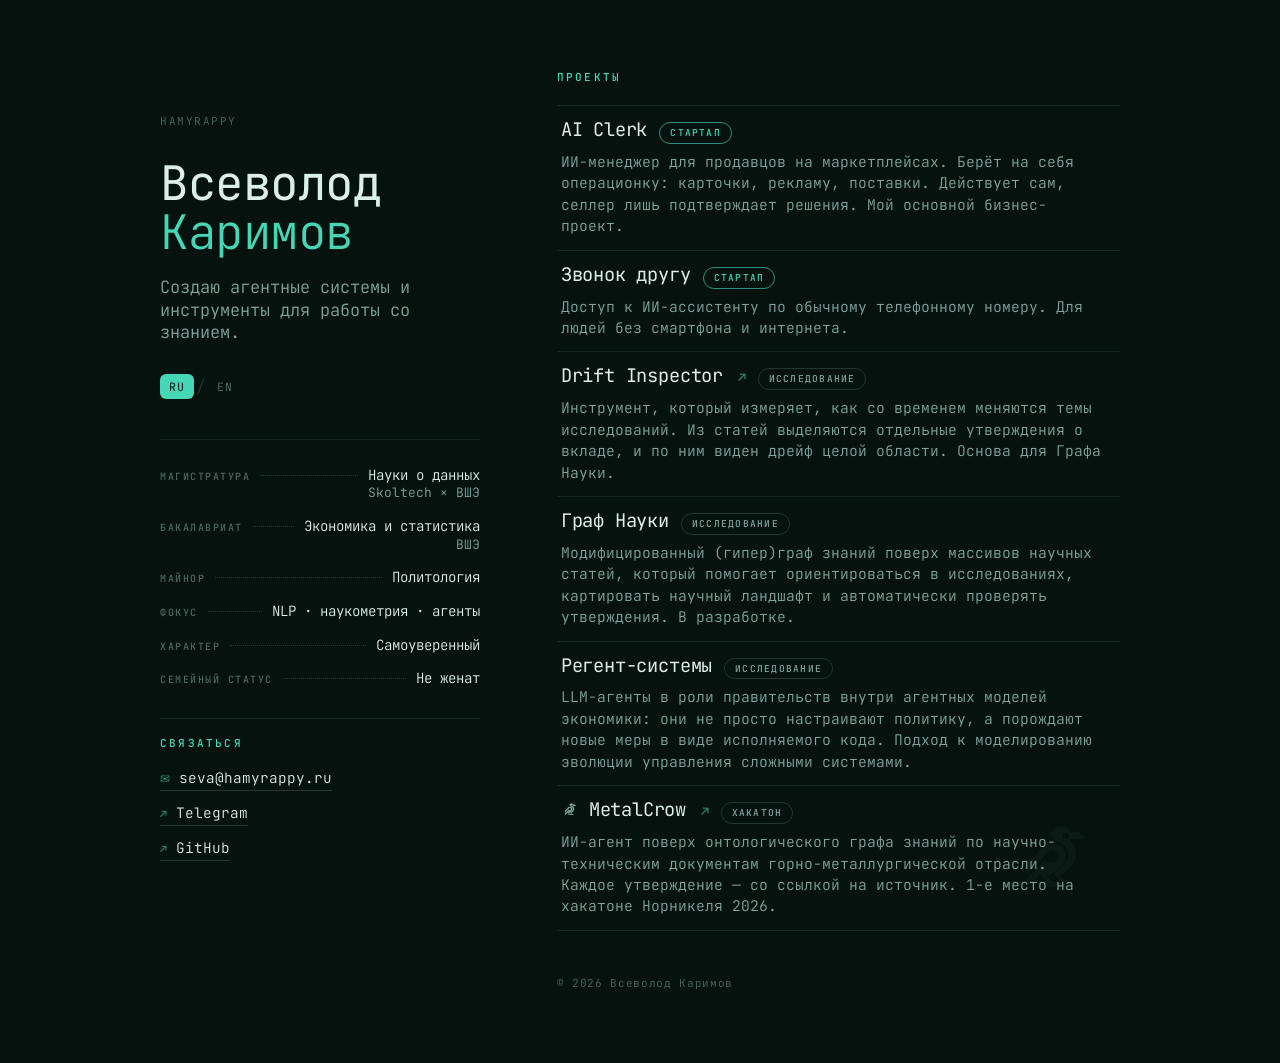
==== index.html @ 055e4c7f "Add raven silhouette to MetalCrow project entry (icon + watermark) Raven SVG extracted from the Meta" ====
<!DOCTYPE html>
<html lang="ru">
<head>
<meta charset="UTF-8">
<meta name="viewport" content="width=device-width, initial-scale=1.0">
<title>Всеволод Каримов</title>
<meta name="description" content="Всеволод Каримов — агентные системы, наукометрия, институциональный дизайн.">
<link rel="preconnect" href="https://fonts.googleapis.com">
<link rel="preconnect" href="https://fonts.gstatic.com" crossorigin>
<link href="https://fonts.googleapis.com/css2?family=Newsreader:ital,opsz,wght@0,6..72,300;0,6..72,400;0,6..72,500;1,6..72,300;1,6..72,400;1,6..72,500&family=JetBrains+Mono:ital,wght@0,400;0,500;1,400&family=Hanken+Grotesk:ital,wght@0,300;0,400;0,500;1,300;1,400&display=swap" rel="stylesheet">
<style>
  :root {
    /* atmosphere: colour world (default = Midnight) */
    /* colour world — locked to Aqua · Seafoam */
    --bg:        #06120e;
    --bg-2:      #0d1d18;
    --ink:       #dbefe9;
    --muted:     #7ea89e;
    --faint:     #4b6962;
    --accent:    #45d6b6;
    --accent-dim:#2a9078;
    --line:      #172925;
    --line-2:    #233732;
    --accent-glow: .72;

    /* voice — locked to Mono */
    --font-body:    'JetBrains Mono', ui-monospace, monospace;
    --font-display: 'JetBrains Mono', ui-monospace, monospace;
    --voice-fs-mul: .9;
    --display-track: -0.03em;

    /* tempo — locked to Tight */
    --lh:     1.46;
    --gap:    34px;
    --li-pad: 13px;
    --pad-top: clamp(44px, 7vh, 72px);
  }
  * { box-sizing: border-box; margin: 0; padding: 0; }
  html { -webkit-text-size-adjust: 100%; font-size: calc(16px * var(--voice-fs-mul)); }
  body {
    background: var(--bg);
    color: var(--ink);
    font-family: var(--font-body);
    font-size: 1.125rem; font-weight: 300; line-height: var(--lh);
    -webkit-font-smoothing: antialiased; text-rendering: optimizeLegibility;
    transition: background .5s ease, color .5s ease;
  }
  ::selection { background: var(--accent); color: var(--bg); }
  a { color: inherit; text-decoration: none; }
  .sr-only { position:absolute; width:1px; height:1px; padding:0; margin:-1px; overflow:hidden; clip:rect(0,0,0,0); border:0; }
  .mono { font-family: 'JetBrains Mono', ui-monospace, monospace; }

  .label {
    font-family: 'JetBrains Mono', monospace; font-size: 11px; font-weight: 500;
    letter-spacing: .2em; text-transform: uppercase; color: var(--accent);
  }

  /* ===== shell: editorial two-column ===== */
  .page {
    max-width: 1080px; margin: 0 auto;
    padding: var(--pad-top) clamp(24px, 5vw, 60px) 72px;
    display: grid; grid-template-columns: 320px 1fr; gap: clamp(48px, 6vw, 92px);
    align-items: start;
  }

  /* ---- left rail ---- */
  .rail { position: sticky; top: clamp(64px, 12vh, 112px); }
  .monogram {
    display: inline-flex; align-items: center; gap: 9px; margin-bottom: 30px;
    font-family:'JetBrains Mono',monospace; font-size: 11px; letter-spacing: .14em;
    text-transform: uppercase; color: var(--faint);
  }
  .monogram .dot { width: 8px; height: 8px; border-radius: 50%; background: var(--accent); box-shadow: 0 0 12px color-mix(in oklch, var(--accent) calc(var(--accent-glow) * 100%), transparent); }
  h1 {
    font-family: var(--font-display);
    font-weight: 400; font-size: clamp(2.4rem, 4.6vw, 3.3rem);
    line-height: 1.04; letter-spacing: var(--display-track); margin-bottom: 18px;
  }
  h1 .it { display: block; font-style: normal; font-weight: 300; color: var(--accent); }
  .tagline {
    font-style: normal; font-weight: 300; font-size: 1.18rem; line-height: calc(var(--lh) - 0.12);
    color: var(--muted); max-width: 30ch; margin-bottom: 30px;
  }

  .lang { display: inline-flex; align-items: center; gap: 2px; margin-bottom: 40px; }
  .lang button {
    background: none; border: none; cursor: pointer; padding: 5px 9px;
    font-family:'JetBrains Mono',monospace; font-size: 11.5px; letter-spacing: .08em;
    color: var(--faint); border-radius: 6px; transition: color .18s, background .18s;
  }
  .lang button.active { color: var(--bg); background: var(--accent); }
  .lang button:not(.active):hover { color: var(--ink); }
  .lang .sep { color: var(--line-2); }

  .contact { padding-top: 16px; border-top: 1px solid var(--line); }
  .contact .label { display: block; margin-bottom: 16px; }
  .contact-list { display: flex; flex-direction: column; gap: 11px; }
  .contact-list a {
    width: fit-content; font-size: 1rem; color: var(--ink);
    display: inline-flex; align-items: baseline; gap: 9px;
    border-bottom: 1px solid var(--line-2); padding-bottom: 2px;
    transition: color .18s, border-color .18s;
  }
  .contact-list a .ar { font-family:'JetBrains Mono',monospace; font-size: .8em; color: var(--accent-dim); transition: transform .18s, color .18s; }
  .contact-list a:hover { color: var(--accent); border-color: var(--accent); }
  .contact-list a:hover .ar { color: var(--accent); transform: translate(2px,-2px); }

  /* ---- right content ---- */
  .content { max-width: 600px; padding-top: 6px; }
  section { margin-bottom: var(--gap); }
  section:last-of-type { margin-bottom: 0; }
  .content .label { display: block; margin-bottom: 20px; }

  /* ---- spec sheet (left rail) ---- */
  .spec { display: flex; flex-direction: column; gap: 15px; padding-top: 26px; margin-bottom: 30px; border-top: 1px solid var(--line); }
  .row { display: flex; align-items: baseline; gap: 10px; }
  .row .k {
    font-family:'JetBrains Mono',monospace; font-size: 10px; font-weight: 500;
    letter-spacing: .15em; text-transform: uppercase; color: var(--faint); white-space: nowrap;
  }
  .row .ldr { flex: 1 1 14px; min-width: 14px; border-bottom: 1px dotted var(--line-2); transform: translateY(-4px); }
  .row .v { font-size: .98rem; color: var(--ink); text-align: right; line-height: 1.3; }
  .row .v .sub { display: block; color: var(--muted); font-size: .9rem; margin-top: 1px; }
  .quip { margin-top: 24px; font-style: italic; color: var(--faint); font-size: 1rem; line-height: 1.4; }

  .projects { list-style: none; border-top: 1px solid var(--line); }
  .projects li { padding: var(--li-pad) 4px; border-bottom: 1px solid var(--line); position: relative; transition: background .3s, padding .35s ease; }
  .projects li::before {
    content:''; position:absolute; left:-4px; top:0; bottom:0; width: 2px; background: var(--accent);
    transform: scaleY(0); transform-origin: top; transition: transform .35s cubic-bezier(.2,.7,.2,1);
  }
  .projects li:hover { background: linear-gradient(90deg, var(--bg-2), transparent 75%); }
  .projects li:hover::before { transform: scaleY(1); }
  .phead { display: flex; align-items: baseline; gap: 12px; margin-bottom: 7px; flex-wrap: wrap; }
  .phead .name { font-family: var(--font-display); font-size: 1.3rem; font-weight: 400; letter-spacing: -0.01em; line-height: 1.15; }
  .phead .name .it { font-style: italic; }
  .phead .name a { color: inherit; transition: color .18s; }
  .phead .name a:hover { color: var(--accent); }
  .phead .name a .arr {
    font-family:'JetBrains Mono',monospace; font-size: .72em; color: var(--accent-dim);
    margin-left: 4px; display: inline-block; transition: transform .18s, color .18s;
  }
  .phead .name a:hover .arr { color: var(--accent); transform: translate(2px,-2px); }
  .phead .tag {
    font-family:'JetBrains Mono',monospace; font-size: 9.5px; font-weight: 500; letter-spacing: .13em;
    text-transform: uppercase; color: var(--muted); border: 1px solid var(--line-2);
    border-radius: 100px; padding: 3px 10px; white-space: nowrap;
  }
  .phead .tag.startup { color: var(--accent); border-color: var(--accent-dim); }
  .desc { color: var(--muted); font-size: 1.02rem; font-weight: 300; line-height: var(--lh); max-width: 60ch; }


  /* project icons (raven for MetalCrow) */
  .raven { display: inline-block; pointer-events: none; }
  .raven-name { width: 19px; height: 19px; margin-right: 9px; vertical-align: -3px; color: var(--muted); transition: color .3s; }
  .projects li:hover .raven-name { color: var(--accent); }
  .raven-mark {
    position: absolute; right: 14px; top: 50%; transform: translateY(-50%);
    width: 100px; height: 100px; max-height: 92%;
    color: var(--muted); opacity: .06; transition: opacity .3s, color .3s;
  }
  .projects li:hover .raven-mark { opacity: .14; color: var(--accent); }

  footer { margin-top: 44px; font-family:'JetBrains Mono',monospace; font-size: 11px; letter-spacing: .06em; color: var(--faint); }

  /* i18n */
  html[lang="ru"] .i18n--en, html[lang="en"] .i18n--ru { display: none !important; }

  @media (max-width: 860px) {
    .page { grid-template-columns: 1fr; gap: 0; padding: 64px 28px 72px; max-width: 620px; }
    .rail { position: static; margin-bottom: 52px; }
    .content { max-width: none; }
  }
  @media (max-width: 460px) {
    html { font-size: calc(15px * var(--voice-fs-mul)); }
    .page { padding: 52px 22px 60px; }
    h1 { font-size: 2.2rem; }
  }
</style>
</head>
<body>
  <div class="page">
    <aside class="rail">
      <div class="monogram fade">HAMYRAPPY</div>
      <h1 class="fade d1">
        <span class="i18n--ru">Всеволод <span class="it">Каримов</span></span>
        <span class="i18n--en">Vsevolod <span class="it">Karimov</span></span>
      </h1>
      <p class="tagline fade d2">
        <span class="i18n--ru">Создаю агентные системы и инструменты для работы со знанием.</span>
        <span class="i18n--en">I build agentic systems and tools for working with knowledge.</span>
      </p>

      <nav class="lang fade d3" aria-label="Язык / Language">
        <button id="btn-ru" class="active" onclick="setLang('ru')">RU</button>
        <span class="sep" aria-hidden="true">/</span>
        <button id="btn-en" onclick="setLang('en')">EN</button>
      </nav>

      <div class="spec fade d3">
        <div class="row">
          <span class="k"><span class="i18n--ru">Магистратура</span><span class="i18n--en">MSc</span></span>
          <span class="ldr" aria-hidden="true"></span>
          <span class="v"><span class="i18n--ru">Науки о данных<span class="sub">Skoltech × ВШЭ</span></span><span class="i18n--en">Data Science<span class="sub">Skoltech × HSE</span></span></span>
        </div>
        <div class="row">
          <span class="k"><span class="i18n--ru">Бакалавриат</span><span class="i18n--en">BSc</span></span>
          <span class="ldr" aria-hidden="true"></span>
          <span class="v"><span class="i18n--ru">Экономика и статистика<span class="sub">ВШЭ</span></span><span class="i18n--en">Economics &amp; Statistics<span class="sub">HSE</span></span></span>
        </div>
        <div class="row">
          <span class="k"><span class="i18n--ru">Майнор</span><span class="i18n--en">Minor</span></span>
          <span class="ldr" aria-hidden="true"></span>
          <span class="v"><span class="i18n--ru">Политология</span><span class="i18n--en">Political science</span></span>
        </div>
        <div class="row">
          <span class="k"><span class="i18n--ru">Фокус</span><span class="i18n--en">Focus</span></span>
          <span class="ldr" aria-hidden="true"></span>
          <span class="v"><span class="i18n--ru">NLP · наукометрия · агенты</span><span class="i18n--en">NLP · scientometrics · agents</span></span>
        </div>
        <div class="row i18n--ru">
          <span class="k">Характер</span>
          <span class="ldr" aria-hidden="true"></span>
          <span class="v">Самоуверенный</span>
        </div>
        <div class="row i18n--ru">
          <span class="k">Семейный статус</span>
          <span class="ldr" aria-hidden="true"></span>
          <span class="v">Не женат</span>
        </div>
      </div>

      <div class="contact fade d4">
        <span class="label"><span class="i18n--ru">Связаться</span><span class="i18n--en">Contact</span></span>
        <div class="contact-list">
          <a href="mailto:seva@hamyrappy.ru"><span class="ar">✉</span>seva@hamyrappy.ru</a>
          <a href="https://t.me/hamyrappy" target="_blank" rel="noopener"><span class="ar">↗</span>Telegram</a>
          <a href="https://github.com/Hamyrappy" target="_blank" rel="noopener"><span class="ar">↗</span>GitHub</a>
        </div>
      </div>
    </aside>

    <main class="content">
      <h2 class="sr-only">Всеволод Каримов — личная страница</h2>
      <svg width="0" height="0" style="position:absolute" aria-hidden="true"><symbol id="raven" viewBox="0 0 1024 1024"><g transform="translate(1024,0) scale(-1,1)"><path fill="currentColor" d="M537.843 362.205C539.962 361.846 548.469 361.769 550.786 361.804C576.553 362.201 601.189 369.142 622.91 383.156C633.951 390.279 641.822 400.008 651.017 409.386L682.278 440.984C726.951 485.884 772.592 531.396 816.585 576.907C816.96 587.698 816.643 600.559 816.642 611.48L816.505 680.406C810.915 675.161 804.559 668.36 799.04 662.758L759.932 622.912L654.939 516.939C638.564 499.982 622.044 483.164 605.382 466.489C598.343 459.462 591.437 452.046 584.051 445.419C564.566 427.938 539.502 427.426 517.56 440.423C503.56 448.8 493.496 462.432 489.614 478.278C485.349 494.488 487.815 511.733 496.453 526.096C504.899 540.268 520.574 552.745 536.694 556.4C571.434 564.275 599.582 551.114 628.003 533.931C635.415 540.026 648.661 553.887 655.529 561.017C663.767 569.469 672.071 577.857 680.441 586.179L793.107 699.323C800.734 706.776 809.603 715.572 816.587 723.525C816.925 756.545 816.91 789.569 816.544 822.589C802.333 807.258 784.983 790.275 770.148 775.381L673.202 678.243C665.913 686.155 656.89 694.797 649.208 702.476L595.193 756.065C611.17 756.018 630.84 755.771 646.528 756.469C628.517 773.593 610.116 792.883 592.227 810.493C580.454 811.201 561.904 810.582 549.806 810.56L469.995 810.562C488.786 793.409 507.032 772.665 525.849 755.037L549.669 755.088C573.81 731.662 597.646 707.922 621.168 683.874C599.713 683.871 576.468 684.323 555.167 683.648C529.323 657.024 503.289 630.586 477.066 604.336C461.502 588.638 441.625 571.669 430.113 553.604C420.481 538.361 414.612 521.046 412.99 503.088C409.551 468.664 420.999 436.082 442.982 409.742C467.965 379.808 499.774 365.914 537.843 362.205Z"></path><path fill="currentColor" d="M412.304 190.202C440.425 189.845 472.765 189.496 500.782 190.161C508.398 197.459 515.89 205.406 523.479 212.83L586.03 273.965C575.706 277.882 568.272 280.091 558.652 286.487C541.058 298.187 529.63 316.33 525.405 336.901C454.826 339.189 392.985 398.925 386.938 469.091C384.825 493.932 390.425 518.821 402.975 540.363C413.939 559.341 428.267 572.28 443.3 587.73L503.138 648.681C512.443 658.105 526.157 671.008 534.455 680.906C509.64 705.609 483.546 731.231 459.362 756.466L506.189 756.492C488.779 774.829 470.144 792.16 453.037 810.472C439.96 810.903 425.154 810.584 411.984 810.566L340.75 810.597L328.368 810.547C338.732 800.786 349.452 789.485 359.791 779.45C367.165 772.294 377.843 762.414 384.204 755.143C387.874 754.926 408.887 754.815 412.292 755.294C435.95 733.927 461.661 706.822 484.766 683.965C472.07 683.939 455.104 684.36 442.815 683.44C424.403 666.098 406.134 646.467 388.048 628.616L359.028 599.755C353.282 594.085 346.094 587.958 341.214 581.571C289.568 513.974 298.883 407.928 357.434 347.498C365.801 338.863 373.866 330.005 381.858 321.157L202.946 321.016C226.408 296.014 252.792 272.066 276.653 246.595L352.094 246.64C358.149 240.597 409.002 191.448 412.304 190.202Z"></path><path fill="var(--bg)" d="M402.74 250.414C420.887 246.954 438.402 258.861 441.862 277.008C445.321 295.154 433.415 312.67 415.268 316.129C397.122 319.589 379.606 307.683 376.146 289.536C372.687 271.389 384.593 253.873 402.74 250.414Z"></path></g></symbol></svg>


      <section class="fade d3">
        <span class="label"><span class="i18n--ru">Проекты</span><span class="i18n--en">Projects</span></span>
        <ul class="projects">
          <li>
            <div class="phead">
              <span class="name">AI Clerk</span>
              <span class="tag startup"><span class="i18n--ru">Стартап</span><span class="i18n--en">Startup</span></span>
            </div>
            <div class="desc"><span class="i18n--ru">ИИ-менеджер для продавцов на маркетплейсах. Берёт на себя операционку: карточки, рекламу, поставки. Действует сам, селлер лишь подтверждает решения. Мой основной бизнес-проект.</span><span class="i18n--en">An AI manager for marketplace sellers. It takes over operations: listings, ads, shipments. It acts on its own and the seller only approves the decisions. My main business project.</span></div>
          </li>
          <li>
            <div class="phead">
              <span class="name"><span class="i18n--ru">Звонок другу</span><span class="i18n--en">Call a Friend</span></span>
              <span class="tag startup"><span class="i18n--ru">Стартап</span><span class="i18n--en">Startup</span></span>
            </div>
            <div class="desc"><span class="i18n--ru">Доступ к ИИ-ассистенту по обычному телефонному номеру. Для людей без смартфона и интернета.</span><span class="i18n--en">Access to an AI assistant over an ordinary phone call. For people without a smartphone or internet.</span></div>
          </li>
          <li>
            <div class="phead">
              <span class="name"><a href="drift-inspector/">Drift Inspector <span class="arr" aria-hidden="true">↗</span></a></span>
              <span class="tag"><span class="i18n--ru">Исследование</span><span class="i18n--en">Research</span></span>
            </div>
            <div class="desc"><span class="i18n--ru">Инструмент, который измеряет, как со временем меняются темы исследований. Из статей выделяются отдельные утверждения о вкладе, и по ним виден дрейф целой области. Основа для Графа Науки.</span><span class="i18n--en">A tool that measures how research topics shift over time. It extracts individual contribution claims from papers, and they reveal the drift of a whole field. A foundation for Science Graph.</span></div>
          </li>
          <li>
            <div class="phead">
              <span class="name"><span class="i18n--ru">Граф Науки</span><span class="i18n--en">Science Graph</span></span>
              <span class="tag"><span class="i18n--ru">Исследование</span><span class="i18n--en">Research</span></span>
            </div>
            <div class="desc"><span class="i18n--ru">Модифицированный (гипер)граф знаний поверх массивов научных статей, который помогает ориентироваться в исследованиях, картировать научный ландшафт и автоматически проверять утверждения. В разработке.</span><span class="i18n--en">A modified knowledge (hyper)graph built over large corpora of research papers that helps navigate the literature, map the scientific landscape, and verify claims automatically. In progress.</span></div>
          </li>
          <li>
            <div class="phead">
              <span class="name"><span class="i18n--ru">Регент-системы</span><span class="i18n--en">Regent Systems</span></span>
              <span class="tag"><span class="i18n--ru">Исследование</span><span class="i18n--en">Research</span></span>
            </div>
            <div class="desc"><span class="i18n--ru">LLM-агенты в роли правительств внутри агентных моделей экономики: они не просто настраивают политику, а порождают новые меры в виде исполняемого кода. Подход к моделированию эволюции управления сложными системами.</span><span class="i18n--en">LLM agents acting as governments inside agent-based economic models: they don't just tune policy, they generate new interventions as executable code. An approach to modeling the evolution of governance in complex systems.</span></div>
          </li>
          <li>
            <div class="phead">
              <span class="name"><a href="metalcrow/"><svg class="raven raven-name" aria-hidden="true"><use href="#raven"/></svg>MetalCrow <span class="arr" aria-hidden="true">↗</span></a></span>
              <span class="tag"><span class="i18n--ru">Хакатон</span><span class="i18n--en">Hackathon</span></span>
            </div>
            <div class="desc"><span class="i18n--ru">ИИ-агент поверх онтологического графа знаний по научно-техническим документам горно-металлургической отрасли. Каждое утверждение — со ссылкой на источник. 1-е место на хакатоне Норникеля 2026.</span><span class="i18n--en">An AI agent on top of an ontological knowledge graph of scientific and technical documents from the mining and metallurgy industry. Every claim links to its source. 1st place at the Nornickel hackathon 2026.</span></div>
          <svg class="raven raven-mark" aria-hidden="true"><use href="#raven"/></svg></li>
        </ul>
      </section>

      <footer class="fade d4">
        <span class="i18n--ru">© 2026 Всеволод Каримов</span>
        <span class="i18n--en">© 2026 Vsevolod Karimov</span>
      </footer>
    </main>
  </div>

  <script>
    function setLang(l) {
      document.documentElement.lang = l;
      document.getElementById('btn-ru').classList.toggle('active', l === 'ru');
      document.getElementById('btn-en').classList.toggle('active', l === 'en');
      document.title = l === 'en' ? 'Vsevolod Karimov' : 'Всеволод Каримов';
      try { localStorage.setItem('lang', l); } catch(e){}
    }
    (function(){ var s; try { s = localStorage.getItem('lang'); } catch(e){} if (s === 'en' || s === 'ru') setLang(s); })();
  </script>
</body>
</html>
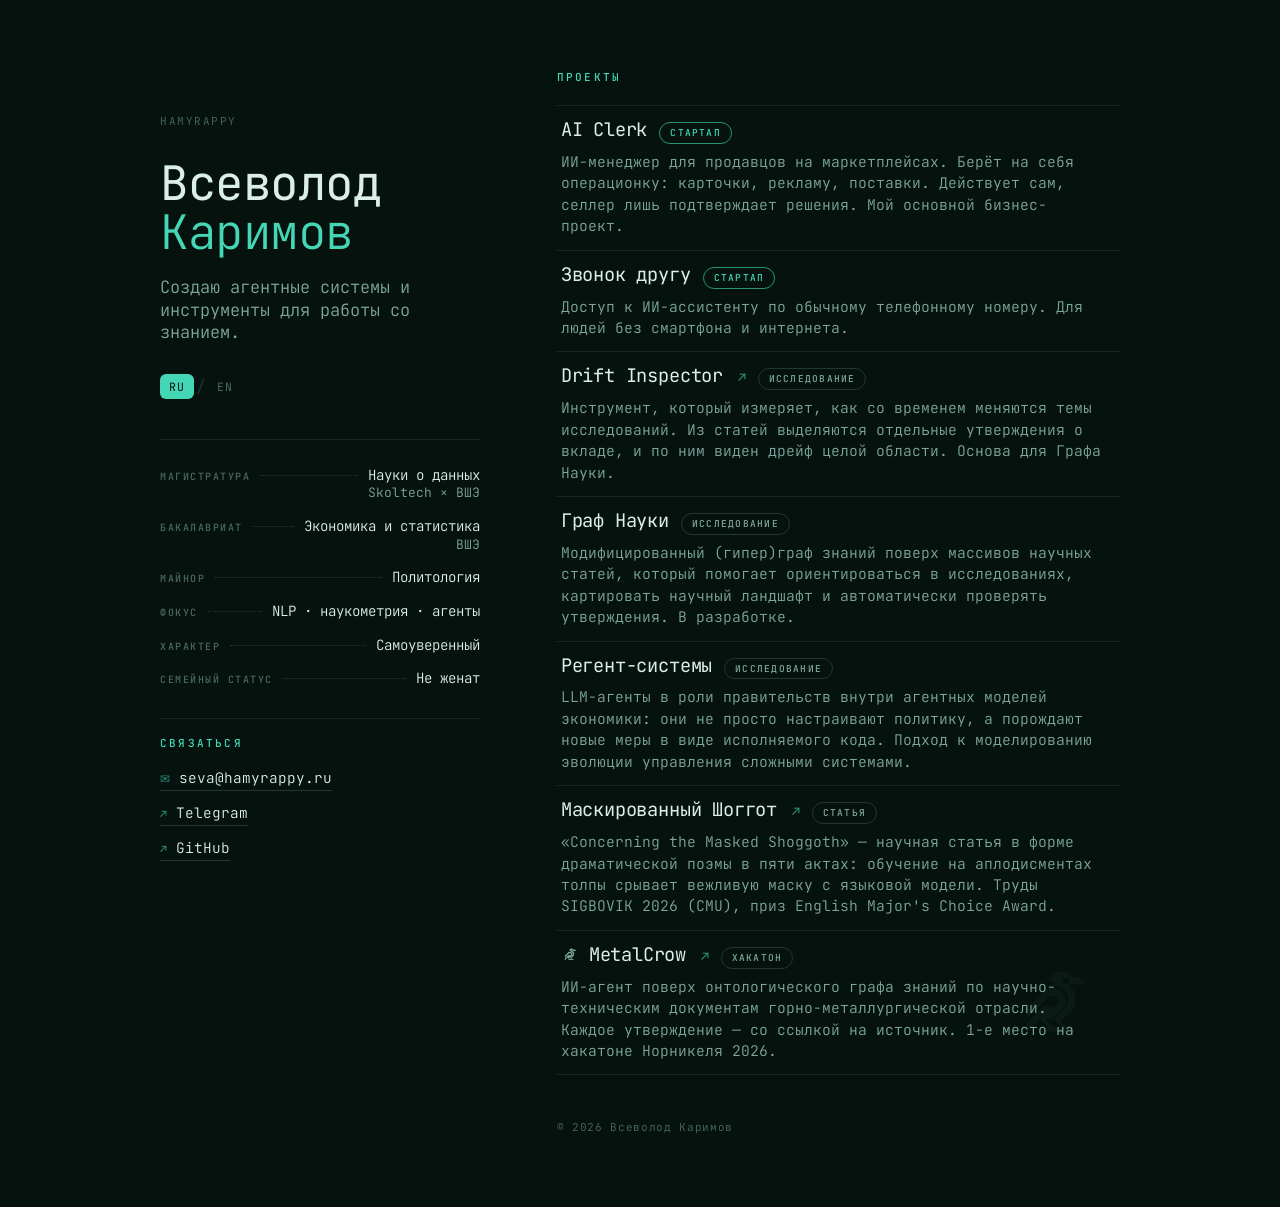
==== commit 7a8519ae: "add Masked Shoggoth paper (SIGBOVIK 2026): landing with Scholar meta tags + homepage project entry C" ====
--- a/index.html
+++ b/index.html
@@ -285,6 +285,13 @@
           </li>
           <li>
             <div class="phead">
+              <span class="name"><a href="shoggoth/"><span class="i18n--ru">Маскированный Шоггот</span><span class="i18n--en">The Masked Shoggoth</span> <span class="arr" aria-hidden="true">↗</span></a></span>
+              <span class="tag"><span class="i18n--ru">Статья</span><span class="i18n--en">Paper</span></span>
+            </div>
+            <div class="desc"><span class="i18n--ru">«Concerning the Masked Shoggoth» — научная статья в форме драматической поэмы в пяти актах: обучение на аплодисментах толпы срывает вежливую маску с языковой модели. Труды SIGBOVIK 2026 (CMU), приз English Major's Choice Award.</span><span class="i18n--en">"Concerning the Masked Shoggoth" — a research paper in the form of a dramatick poem in five acts: training on crowd applause tears the polite mask off a language model. Proceedings of SIGBOVIK 2026 (CMU), English Major's Choice Award.</span></div>
+          </li>
+          <li>
+            <div class="phead">
               <span class="name"><a href="metalcrow/"><svg class="raven raven-name" aria-hidden="true"><use href="#raven"/></svg>MetalCrow <span class="arr" aria-hidden="true">↗</span></a></span>
               <span class="tag"><span class="i18n--ru">Хакатон</span><span class="i18n--en">Hackathon</span></span>
             </div>
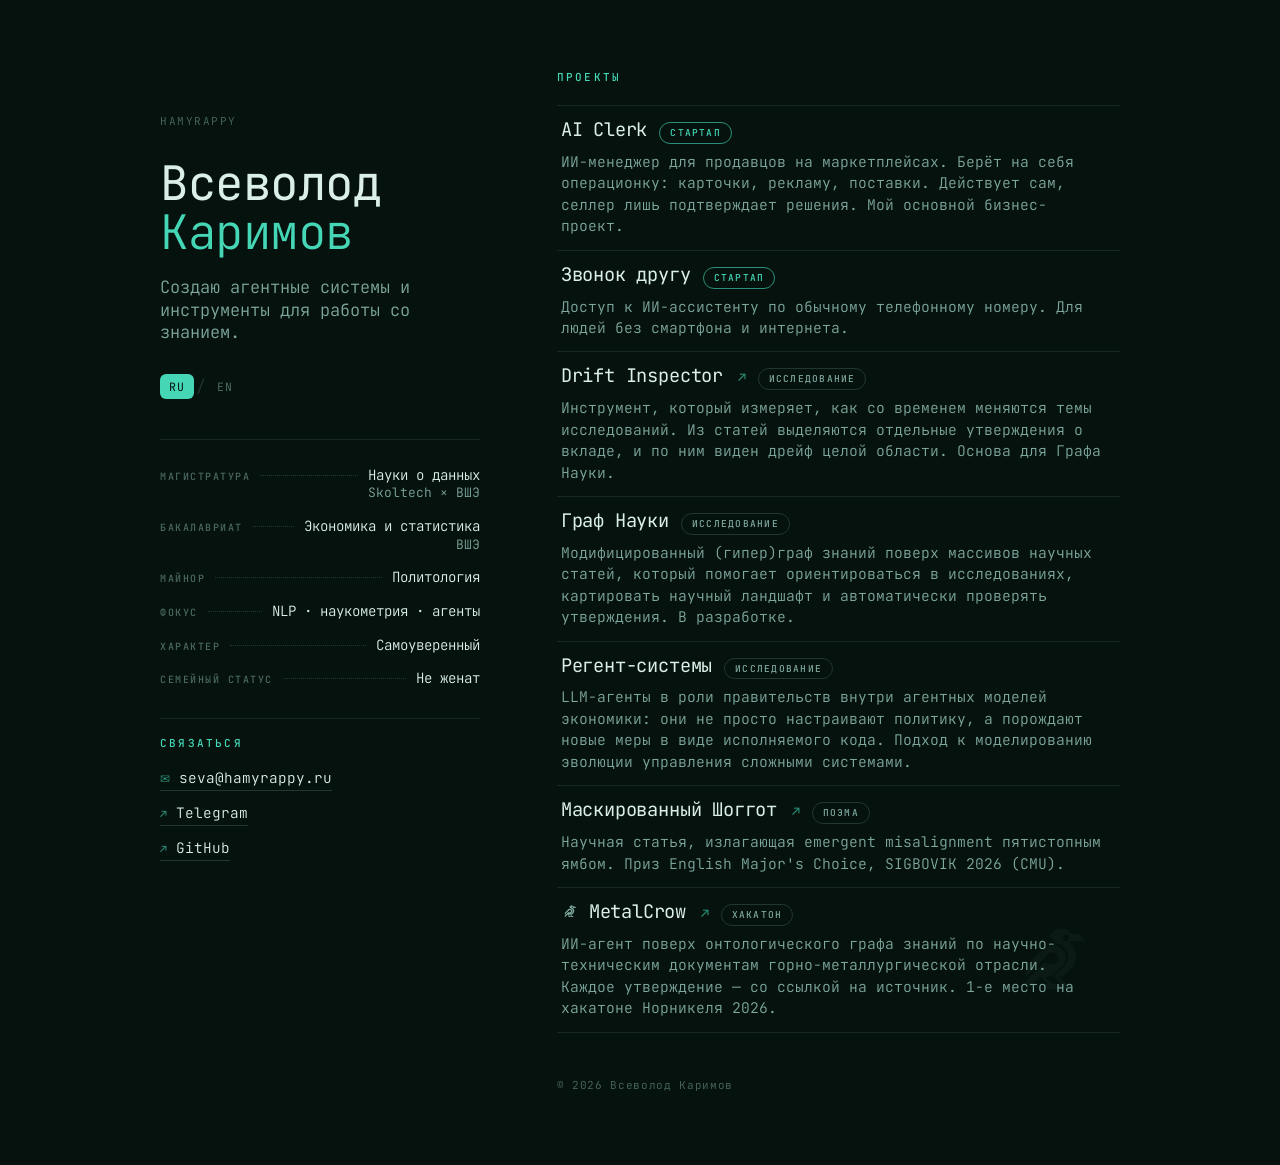
==== commit 9a2305ba: "shoggoth card: tag Poem vs 'research paper' desc — the contradiction is the joke Co-Authored-By: Cla" ====
--- a/index.html
+++ b/index.html
@@ -286,9 +286,9 @@
           <li>
             <div class="phead">
               <span class="name"><a href="shoggoth/"><span class="i18n--ru">Маскированный Шоггот</span><span class="i18n--en">The Masked Shoggoth</span> <span class="arr" aria-hidden="true">↗</span></a></span>
-              <span class="tag"><span class="i18n--ru">Статья</span><span class="i18n--en">Paper</span></span>
-            </div>
-            <div class="desc"><span class="i18n--ru">«Concerning the Masked Shoggoth» — научная статья в форме драматической поэмы в пяти актах: обучение на аплодисментах толпы срывает вежливую маску с языковой модели. Труды SIGBOVIK 2026 (CMU), приз English Major's Choice Award.</span><span class="i18n--en">"Concerning the Masked Shoggoth" — a research paper in the form of a dramatick poem in five acts: training on crowd applause tears the polite mask off a language model. Proceedings of SIGBOVIK 2026 (CMU), English Major's Choice Award.</span></div>
+              <span class="tag"><span class="i18n--ru">Поэма</span><span class="i18n--en">Poem</span></span>
+            </div>
+            <div class="desc"><span class="i18n--ru">Научная статья, излагающая emergent misalignment пятистопным ямбом. Приз English Major's Choice, SIGBOVIK 2026 (CMU).</span><span class="i18n--en">A research paper that renders emergent misalignment in iambic pentameter. English Major's Choice Award, SIGBOVIK 2026 (CMU).</span></div>
           </li>
           <li>
             <div class="phead">
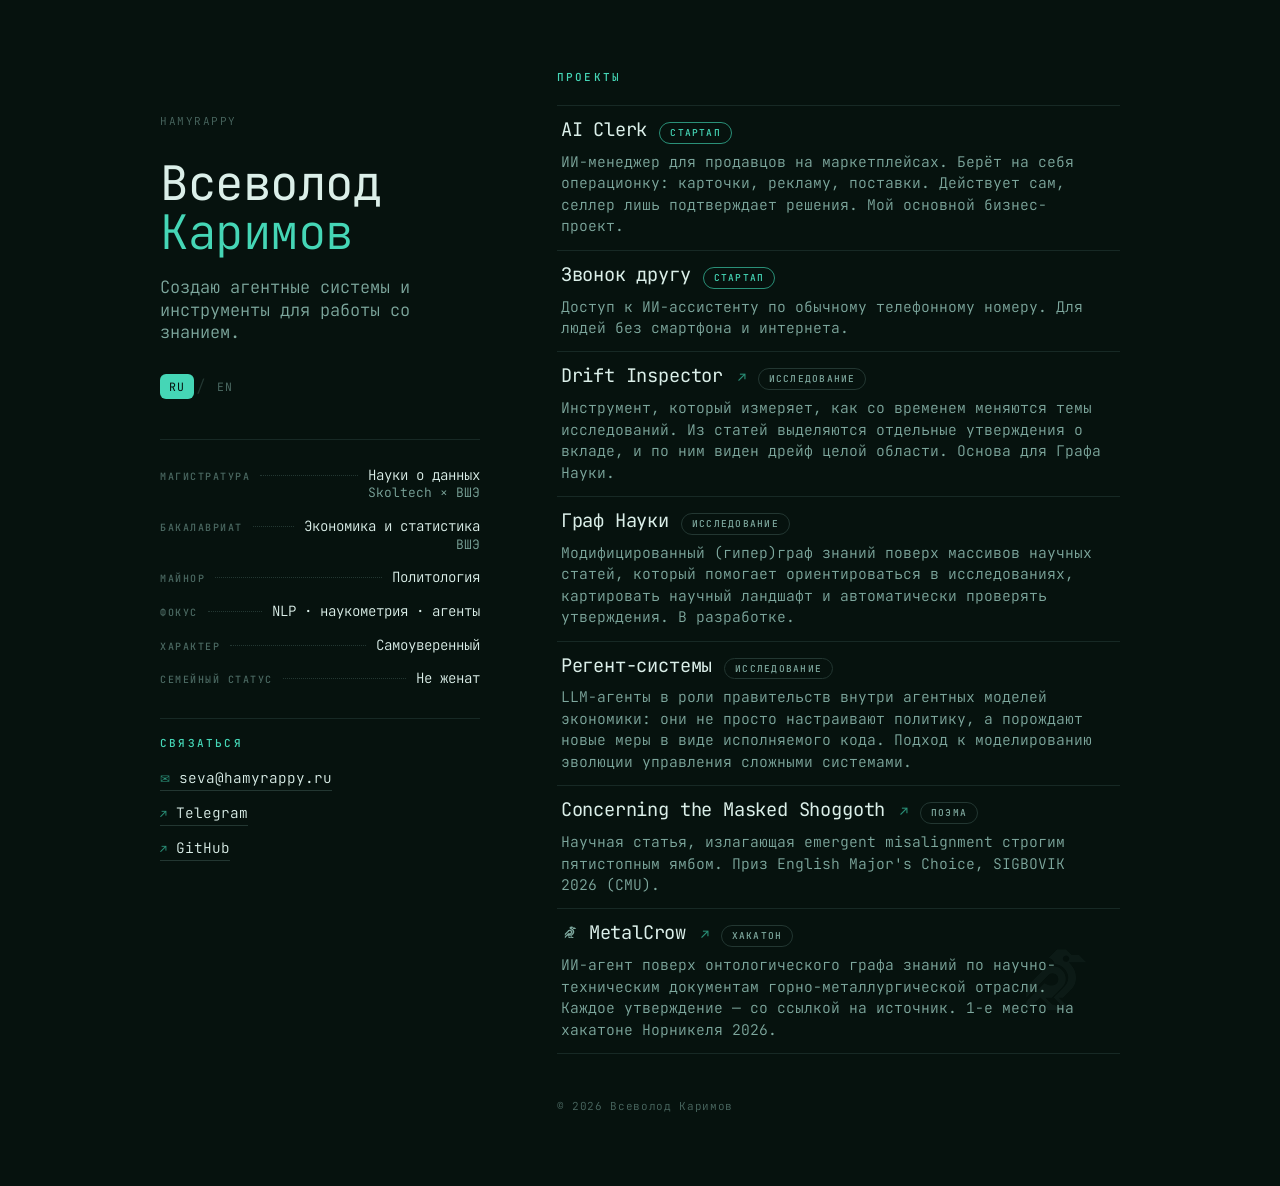
==== commit 4b5e9fba: "shoggoth card: full English title in both languages + 'rigorous' iambic pentameter Co-Authored-By: C" ====
--- a/index.html
+++ b/index.html
@@ -285,10 +285,10 @@
           </li>
           <li>
             <div class="phead">
-              <span class="name"><a href="shoggoth/"><span class="i18n--ru">Маскированный Шоггот</span><span class="i18n--en">The Masked Shoggoth</span> <span class="arr" aria-hidden="true">↗</span></a></span>
+              <span class="name"><a href="shoggoth/">Concerning the Masked Shoggoth <span class="arr" aria-hidden="true">↗</span></a></span>
               <span class="tag"><span class="i18n--ru">Поэма</span><span class="i18n--en">Poem</span></span>
             </div>
-            <div class="desc"><span class="i18n--ru">Научная статья, излагающая emergent misalignment пятистопным ямбом. Приз English Major's Choice, SIGBOVIK 2026 (CMU).</span><span class="i18n--en">A research paper that renders emergent misalignment in iambic pentameter. English Major's Choice Award, SIGBOVIK 2026 (CMU).</span></div>
+            <div class="desc"><span class="i18n--ru">Научная статья, излагающая emergent misalignment строгим пятистопным ямбом. Приз English Major's Choice, SIGBOVIK 2026 (CMU).</span><span class="i18n--en">A research paper that renders emergent misalignment in rigorous iambic pentameter. English Major's Choice Award, SIGBOVIK 2026 (CMU).</span></div>
           </li>
           <li>
             <div class="phead">
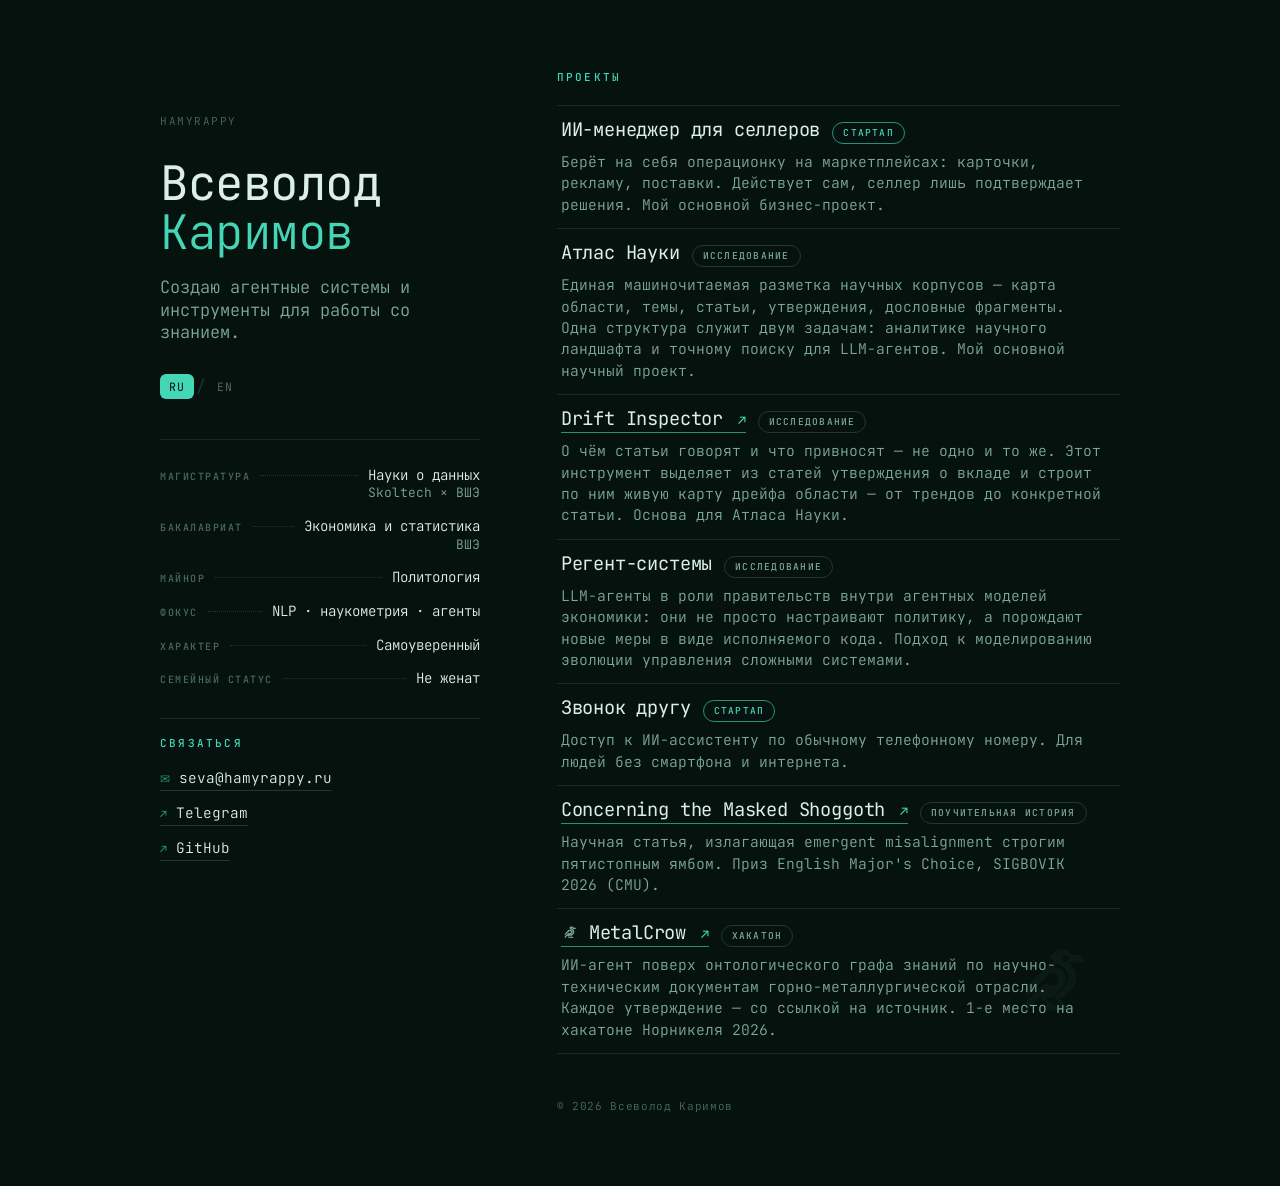
==== commit c79211f8: "homepage: full-card project links, Atlas of Science, reorder; shoggoth: eye icon + italic date - pro" ====
--- a/index.html
+++ b/index.html
@@ -129,15 +129,20 @@
     content:''; position:absolute; left:-4px; top:0; bottom:0; width: 2px; background: var(--accent);
     transform: scaleY(0); transform-origin: top; transition: transform .35s cubic-bezier(.2,.7,.2,1);
   }
-  .projects li:hover { background: linear-gradient(90deg, var(--bg-2), transparent 75%); }
-  .projects li:hover::before { transform: scaleY(1); }
+  .projects li:has(.phead a) { cursor: pointer; }
+  .projects li:has(.phead a):hover { background: linear-gradient(90deg, var(--bg-2), transparent 75%); }
+  .projects li:has(.phead a):hover::before { transform: scaleY(1); }
   .phead { display: flex; align-items: baseline; gap: 12px; margin-bottom: 7px; flex-wrap: wrap; }
   .phead .name { font-family: var(--font-display); font-size: 1.3rem; font-weight: 400; letter-spacing: -0.01em; line-height: 1.15; }
   .phead .name .it { font-style: italic; }
-  .phead .name a { color: inherit; transition: color .18s; }
-  .phead .name a:hover { color: var(--accent); }
+  .phead .name a {
+    color: inherit; transition: color .18s, border-color .18s;
+    border-bottom: 1px solid var(--accent-dim); padding-bottom: 1px;
+  }
+  .phead .name a::after { content: ''; position: absolute; inset: 0; }
+  .phead .name a:hover { color: var(--accent); border-color: var(--accent); }
   .phead .name a .arr {
-    font-family:'JetBrains Mono',monospace; font-size: .72em; color: var(--accent-dim);
+    font-family:'JetBrains Mono',monospace; font-size: .72em; color: var(--accent);
     margin-left: 4px; display: inline-block; transition: transform .18s, color .18s;
   }
   .phead .name a:hover .arr { color: var(--accent); transform: translate(2px,-2px); }
@@ -250,10 +255,31 @@
         <ul class="projects">
           <li>
             <div class="phead">
-              <span class="name">AI Clerk</span>
+              <span class="name"><span class="i18n--ru">ИИ-менеджер для селлеров</span><span class="i18n--en">AI Manager for Sellers</span></span>
               <span class="tag startup"><span class="i18n--ru">Стартап</span><span class="i18n--en">Startup</span></span>
             </div>
-            <div class="desc"><span class="i18n--ru">ИИ-менеджер для продавцов на маркетплейсах. Берёт на себя операционку: карточки, рекламу, поставки. Действует сам, селлер лишь подтверждает решения. Мой основной бизнес-проект.</span><span class="i18n--en">An AI manager for marketplace sellers. It takes over operations: listings, ads, shipments. It acts on its own and the seller only approves the decisions. My main business project.</span></div>
+            <div class="desc"><span class="i18n--ru">Берёт на себя операционку на маркетплейсах: карточки, рекламу, поставки. Действует сам, селлер лишь подтверждает решения. Мой основной бизнес-проект.</span><span class="i18n--en">Takes over marketplace operations: listings, ads, shipments. It acts on its own and the seller only approves the decisions. My main business project.</span></div>
+          </li>
+          <li>
+            <div class="phead">
+              <span class="name"><span class="i18n--ru">Атлас Науки</span><span class="i18n--en">Atlas of Science</span></span>
+              <span class="tag"><span class="i18n--ru">Исследование</span><span class="i18n--en">Research</span></span>
+            </div>
+            <div class="desc"><span class="i18n--ru">Единая машиночитаемая разметка научных корпусов — карта области, темы, статьи, утверждения, дословные фрагменты. Одна структура служит двум задачам: аналитике научного ландшафта и точному поиску для LLM-агентов. Мой основной научный проект.</span><span class="i18n--en">Unified machine-readable markup of scientific corpora — field-level maps, topics, papers, claims, verbatim spans. One structure serves two needs: research landscape analytics and precise retrieval for LLM agents. My main research project.</span></div>
+          </li>
+          <li>
+            <div class="phead">
+              <span class="name"><a href="drift-inspector/">Drift Inspector <span class="arr" aria-hidden="true">↗</span></a></span>
+              <span class="tag"><span class="i18n--ru">Исследование</span><span class="i18n--en">Research</span></span>
+            </div>
+            <div class="desc"><span class="i18n--ru">О чём статьи говорят и что привносят — не одно и то же. Этот инструмент выделяет из статей утверждения о вкладе и строит по ним живую карту дрейфа области — от трендов до конкретной статьи. Основа для Атласа Науки.</span><span class="i18n--en">What papers talk about and what they contribute are not the same thing. This tool extracts contribution claims from papers and turns them into a live map of a field's drift — from trends down to individual papers. Groundwork for the Atlas of Science.</span></div>
+          </li>
+          <li>
+            <div class="phead">
+              <span class="name"><span class="i18n--ru">Регент-системы</span><span class="i18n--en">Regent Systems</span></span>
+              <span class="tag"><span class="i18n--ru">Исследование</span><span class="i18n--en">Research</span></span>
+            </div>
+            <div class="desc"><span class="i18n--ru">LLM-агенты в роли правительств внутри агентных моделей экономики: они не просто настраивают политику, а порождают новые меры в виде исполняемого кода. Подход к моделированию эволюции управления сложными системами.</span><span class="i18n--en">LLM agents acting as governments inside agent-based economic models: they don't just tune policy, they generate new interventions as executable code. An approach to modeling the evolution of governance in complex systems.</span></div>
           </li>
           <li>
             <div class="phead">
@@ -264,29 +290,8 @@
           </li>
           <li>
             <div class="phead">
-              <span class="name"><a href="drift-inspector/">Drift Inspector <span class="arr" aria-hidden="true">↗</span></a></span>
-              <span class="tag"><span class="i18n--ru">Исследование</span><span class="i18n--en">Research</span></span>
-            </div>
-            <div class="desc"><span class="i18n--ru">Инструмент, который измеряет, как со временем меняются темы исследований. Из статей выделяются отдельные утверждения о вкладе, и по ним виден дрейф целой области. Основа для Графа Науки.</span><span class="i18n--en">A tool that measures how research topics shift over time. It extracts individual contribution claims from papers, and they reveal the drift of a whole field. A foundation for Science Graph.</span></div>
-          </li>
-          <li>
-            <div class="phead">
-              <span class="name"><span class="i18n--ru">Граф Науки</span><span class="i18n--en">Science Graph</span></span>
-              <span class="tag"><span class="i18n--ru">Исследование</span><span class="i18n--en">Research</span></span>
-            </div>
-            <div class="desc"><span class="i18n--ru">Модифицированный (гипер)граф знаний поверх массивов научных статей, который помогает ориентироваться в исследованиях, картировать научный ландшафт и автоматически проверять утверждения. В разработке.</span><span class="i18n--en">A modified knowledge (hyper)graph built over large corpora of research papers that helps navigate the literature, map the scientific landscape, and verify claims automatically. In progress.</span></div>
-          </li>
-          <li>
-            <div class="phead">
-              <span class="name"><span class="i18n--ru">Регент-системы</span><span class="i18n--en">Regent Systems</span></span>
-              <span class="tag"><span class="i18n--ru">Исследование</span><span class="i18n--en">Research</span></span>
-            </div>
-            <div class="desc"><span class="i18n--ru">LLM-агенты в роли правительств внутри агентных моделей экономики: они не просто настраивают политику, а порождают новые меры в виде исполняемого кода. Подход к моделированию эволюции управления сложными системами.</span><span class="i18n--en">LLM agents acting as governments inside agent-based economic models: they don't just tune policy, they generate new interventions as executable code. An approach to modeling the evolution of governance in complex systems.</span></div>
-          </li>
-          <li>
-            <div class="phead">
               <span class="name"><a href="shoggoth/">Concerning the Masked Shoggoth <span class="arr" aria-hidden="true">↗</span></a></span>
-              <span class="tag"><span class="i18n--ru">Поэма</span><span class="i18n--en">Poem</span></span>
+              <span class="tag"><span class="i18n--ru">Поучительная история</span><span class="i18n--en">Cautionary tale</span></span>
             </div>
             <div class="desc"><span class="i18n--ru">Научная статья, излагающая emergent misalignment строгим пятистопным ямбом. Приз English Major's Choice, SIGBOVIK 2026 (CMU).</span><span class="i18n--en">A research paper that renders emergent misalignment in rigorous iambic pentameter. English Major's Choice Award, SIGBOVIK 2026 (CMU).</span></div>
           </li>
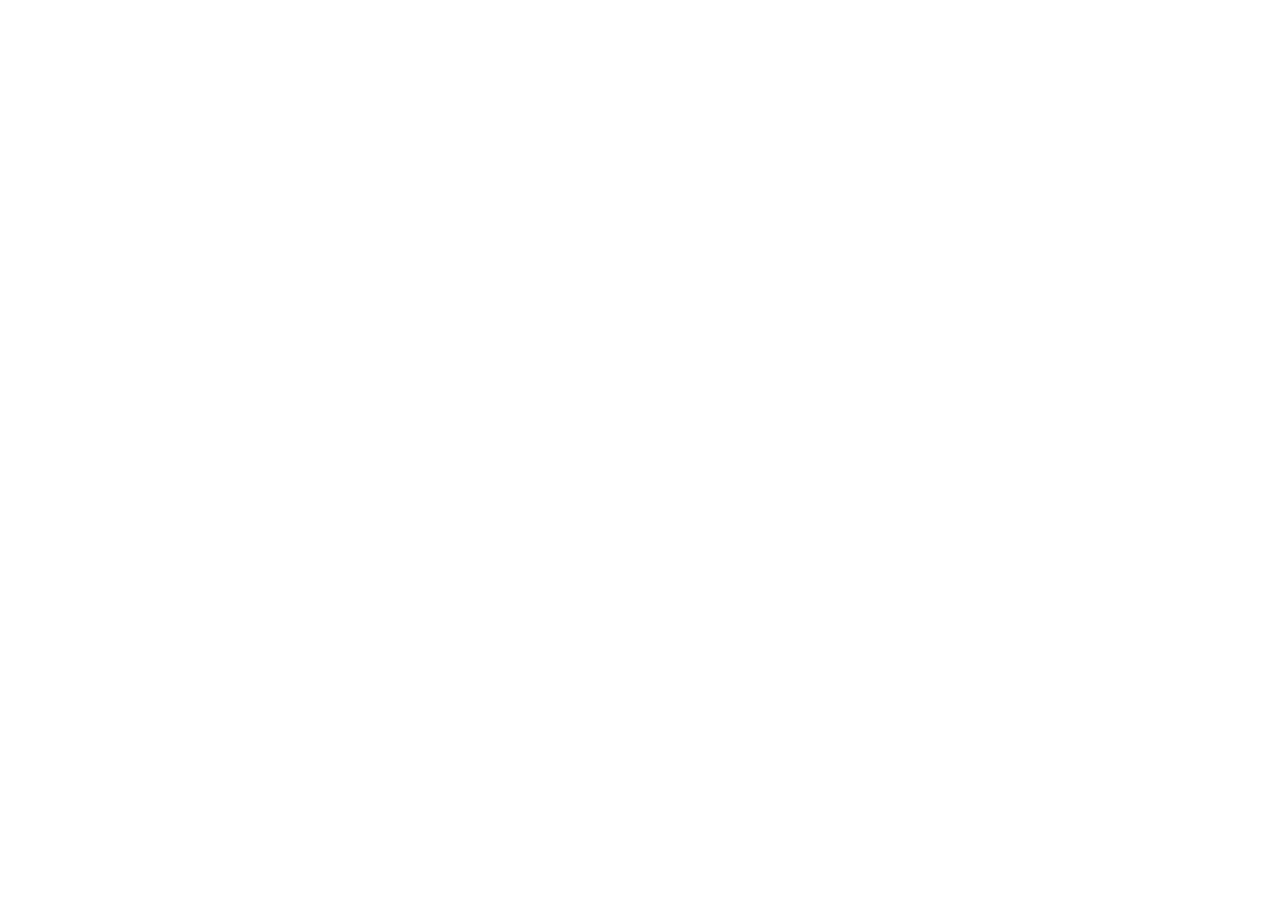
==== commit 8b708166: "Свести репозиторий к архиву страниц с постоянными адресами Живой личный сайт переехал на hamyrappy.c" ====
--- a/index.html
+++ b/index.html
@@ -4,323 +4,33 @@
 <meta charset="UTF-8">
 <meta name="viewport" content="width=device-width, initial-scale=1.0">
 <title>Всеволод Каримов</title>
-<meta name="description" content="Всеволод Каримов — агентные системы, наукометрия, институциональный дизайн.">
-<link rel="preconnect" href="https://fonts.googleapis.com">
-<link rel="preconnect" href="https://fonts.gstatic.com" crossorigin>
-<link href="https://fonts.googleapis.com/css2?family=Newsreader:ital,opsz,wght@0,6..72,300;0,6..72,400;0,6..72,500;1,6..72,300;1,6..72,400;1,6..72,500&family=JetBrains+Mono:ital,wght@0,400;0,500;1,400&family=Hanken+Grotesk:ital,wght@0,300;0,400;0,500;1,300;1,400&display=swap" rel="stylesheet">
+<link rel="canonical" href="https://hamyrappy.com/">
+<meta http-equiv="refresh" content="0; url=https://hamyrappy.com/">
+<link rel="icon" type="image/svg+xml" href="/favicon.svg">
+<link rel="icon" type="image/png" sizes="32x32" href="/favicon-32.png">
+<link rel="icon" type="image/png" sizes="16x16" href="/favicon-16.png">
 <style>
-  :root {
-    /* atmosphere: colour world (default = Midnight) */
-    /* colour world — locked to Aqua · Seafoam */
-    --bg:        #06120e;
-    --bg-2:      #0d1d18;
-    --ink:       #dbefe9;
-    --muted:     #7ea89e;
-    --faint:     #4b6962;
-    --accent:    #45d6b6;
-    --accent-dim:#2a9078;
-    --line:      #172925;
-    --line-2:    #233732;
-    --accent-glow: .72;
-
-    /* voice — locked to Mono */
-    --font-body:    'JetBrains Mono', ui-monospace, monospace;
-    --font-display: 'JetBrains Mono', ui-monospace, monospace;
-    --voice-fs-mul: .9;
-    --display-track: -0.03em;
-
-    /* tempo — locked to Tight */
-    --lh:     1.46;
-    --gap:    34px;
-    --li-pad: 13px;
-    --pad-top: clamp(44px, 7vh, 72px);
+  :root { color-scheme: dark; }
+  html, body { height: 100%; }
+  body {
+    margin: 0; display: flex; align-items: center; justify-content: center;
+    background: #06120e; color: #cfe3da; padding: 2rem;
+    font: 400 16px/1.6 ui-monospace, "JetBrains Mono", "SFMono-Regular", Menlo, Consolas, monospace;
   }
-  * { box-sizing: border-box; margin: 0; padding: 0; }
-  html { -webkit-text-size-adjust: 100%; font-size: calc(16px * var(--voice-fs-mul)); }
-  body {
-    background: var(--bg);
-    color: var(--ink);
-    font-family: var(--font-body);
-    font-size: 1.125rem; font-weight: 300; line-height: var(--lh);
-    -webkit-font-smoothing: antialiased; text-rendering: optimizeLegibility;
-    transition: background .5s ease, color .5s ease;
-  }
-  ::selection { background: var(--accent); color: var(--bg); }
-  a { color: inherit; text-decoration: none; }
-  .sr-only { position:absolute; width:1px; height:1px; padding:0; margin:-1px; overflow:hidden; clip:rect(0,0,0,0); border:0; }
-  .mono { font-family: 'JetBrains Mono', ui-monospace, monospace; }
-
-  .label {
-    font-family: 'JetBrains Mono', monospace; font-size: 11px; font-weight: 500;
-    letter-spacing: .2em; text-transform: uppercase; color: var(--accent);
-  }
-
-  /* ===== shell: editorial two-column ===== */
-  .page {
-    max-width: 1080px; margin: 0 auto;
-    padding: var(--pad-top) clamp(24px, 5vw, 60px) 72px;
-    display: grid; grid-template-columns: 320px 1fr; gap: clamp(48px, 6vw, 92px);
-    align-items: start;
-  }
-
-  /* ---- left rail ---- */
-  .rail { position: sticky; top: clamp(64px, 12vh, 112px); }
-  .monogram {
-    display: inline-flex; align-items: center; gap: 9px; margin-bottom: 30px;
-    font-family:'JetBrains Mono',monospace; font-size: 11px; letter-spacing: .14em;
-    text-transform: uppercase; color: var(--faint);
-  }
-  .monogram .dot { width: 8px; height: 8px; border-radius: 50%; background: var(--accent); box-shadow: 0 0 12px color-mix(in oklch, var(--accent) calc(var(--accent-glow) * 100%), transparent); }
-  h1 {
-    font-family: var(--font-display);
-    font-weight: 400; font-size: clamp(2.4rem, 4.6vw, 3.3rem);
-    line-height: 1.04; letter-spacing: var(--display-track); margin-bottom: 18px;
-  }
-  h1 .it { display: block; font-style: normal; font-weight: 300; color: var(--accent); }
-  .tagline {
-    font-style: normal; font-weight: 300; font-size: 1.18rem; line-height: calc(var(--lh) - 0.12);
-    color: var(--muted); max-width: 30ch; margin-bottom: 30px;
-  }
-
-  .lang { display: inline-flex; align-items: center; gap: 2px; margin-bottom: 40px; }
-  .lang button {
-    background: none; border: none; cursor: pointer; padding: 5px 9px;
-    font-family:'JetBrains Mono',monospace; font-size: 11.5px; letter-spacing: .08em;
-    color: var(--faint); border-radius: 6px; transition: color .18s, background .18s;
-  }
-  .lang button.active { color: var(--bg); background: var(--accent); }
-  .lang button:not(.active):hover { color: var(--ink); }
-  .lang .sep { color: var(--line-2); }
-
-  .contact { padding-top: 16px; border-top: 1px solid var(--line); }
-  .contact .label { display: block; margin-bottom: 16px; }
-  .contact-list { display: flex; flex-direction: column; gap: 11px; }
-  .contact-list a {
-    width: fit-content; font-size: 1rem; color: var(--ink);
-    display: inline-flex; align-items: baseline; gap: 9px;
-    border-bottom: 1px solid var(--line-2); padding-bottom: 2px;
-    transition: color .18s, border-color .18s;
-  }
-  .contact-list a .ar { font-family:'JetBrains Mono',monospace; font-size: .8em; color: var(--accent-dim); transition: transform .18s, color .18s; }
-  .contact-list a:hover { color: var(--accent); border-color: var(--accent); }
-  .contact-list a:hover .ar { color: var(--accent); transform: translate(2px,-2px); }
-
-  /* ---- right content ---- */
-  .content { max-width: 600px; padding-top: 6px; }
-  section { margin-bottom: var(--gap); }
-  section:last-of-type { margin-bottom: 0; }
-  .content .label { display: block; margin-bottom: 20px; }
-
-  /* ---- spec sheet (left rail) ---- */
-  .spec { display: flex; flex-direction: column; gap: 15px; padding-top: 26px; margin-bottom: 30px; border-top: 1px solid var(--line); }
-  .row { display: flex; align-items: baseline; gap: 10px; }
-  .row .k {
-    font-family:'JetBrains Mono',monospace; font-size: 10px; font-weight: 500;
-    letter-spacing: .15em; text-transform: uppercase; color: var(--faint); white-space: nowrap;
-  }
-  .row .ldr { flex: 1 1 14px; min-width: 14px; border-bottom: 1px dotted var(--line-2); transform: translateY(-4px); }
-  .row .v { font-size: .98rem; color: var(--ink); text-align: right; line-height: 1.3; }
-  .row .v .sub { display: block; color: var(--muted); font-size: .9rem; margin-top: 1px; }
-  .quip { margin-top: 24px; font-style: italic; color: var(--faint); font-size: 1rem; line-height: 1.4; }
-
-  .projects { list-style: none; border-top: 1px solid var(--line); }
-  .projects li { padding: var(--li-pad) 4px; border-bottom: 1px solid var(--line); position: relative; transition: background .3s, padding .35s ease; }
-  .projects li::before {
-    content:''; position:absolute; left:-4px; top:0; bottom:0; width: 2px; background: var(--accent);
-    transform: scaleY(0); transform-origin: top; transition: transform .35s cubic-bezier(.2,.7,.2,1);
-  }
-  .projects li:has(.phead a) { cursor: pointer; }
-  .projects li:has(.phead a):hover { background: linear-gradient(90deg, var(--bg-2), transparent 75%); }
-  .projects li:has(.phead a):hover::before { transform: scaleY(1); }
-  .phead { display: flex; align-items: baseline; gap: 12px; margin-bottom: 7px; flex-wrap: wrap; }
-  .phead .name { font-family: var(--font-display); font-size: 1.3rem; font-weight: 400; letter-spacing: -0.01em; line-height: 1.15; }
-  .phead .name .it { font-style: italic; }
-  .phead .name a {
-    color: inherit; transition: color .18s, border-color .18s;
-    border-bottom: 1px solid var(--accent-dim); padding-bottom: 1px;
-  }
-  .phead .name a::after { content: ''; position: absolute; inset: 0; }
-  .phead .name a:hover { color: var(--accent); border-color: var(--accent); }
-  .phead .name a .arr {
-    font-family:'JetBrains Mono',monospace; font-size: .72em; color: var(--accent);
-    margin-left: 4px; display: inline-block; transition: transform .18s, color .18s;
-  }
-  .phead .name a:hover .arr { color: var(--accent); transform: translate(2px,-2px); }
-  .phead .tag {
-    font-family:'JetBrains Mono',monospace; font-size: 9.5px; font-weight: 500; letter-spacing: .13em;
-    text-transform: uppercase; color: var(--muted); border: 1px solid var(--line-2);
-    border-radius: 100px; padding: 3px 10px; white-space: nowrap;
-  }
-  .phead .tag.startup { color: var(--accent); border-color: var(--accent-dim); }
-  .desc { color: var(--muted); font-size: 1.02rem; font-weight: 300; line-height: var(--lh); max-width: 60ch; }
-
-
-  /* project icons (raven for MetalCrow) */
-  .raven { display: inline-block; pointer-events: none; }
-  .raven-name { width: 19px; height: 19px; margin-right: 9px; vertical-align: -3px; color: var(--muted); transition: color .3s; }
-  .projects li:hover .raven-name { color: var(--accent); }
-  .raven-mark {
-    position: absolute; right: 14px; top: 50%; transform: translateY(-50%);
-    width: 100px; height: 100px; max-height: 92%;
-    color: var(--muted); opacity: .06; transition: opacity .3s, color .3s;
-  }
-  .projects li:hover .raven-mark { opacity: .14; color: var(--accent); }
-
-  footer { margin-top: 44px; font-family:'JetBrains Mono',monospace; font-size: 11px; letter-spacing: .06em; color: var(--faint); }
-
-  /* i18n */
-  html[lang="ru"] .i18n--en, html[lang="en"] .i18n--ru { display: none !important; }
-
-  @media (max-width: 860px) {
-    .page { grid-template-columns: 1fr; gap: 0; padding: 64px 28px 72px; max-width: 620px; }
-    .rail { position: static; margin-bottom: 52px; }
-    .content { max-width: none; }
-  }
-  @media (max-width: 460px) {
-    html { font-size: calc(15px * var(--voice-fs-mul)); }
-    .page { padding: 52px 22px 60px; }
-    h1 { font-size: 2.2rem; }
-  }
+  main { max-width: 34rem; }
+  p { margin: 0 0 .9rem; }
+  a { color: #45d6b6; }
+  .muted { color: #6f8a80; font-size: .875rem; }
 </style>
 </head>
 <body>
-  <div class="page">
-    <aside class="rail">
-      <div class="monogram fade">HAMYRAPPY</div>
-      <h1 class="fade d1">
-        <span class="i18n--ru">Всеволод <span class="it">Каримов</span></span>
-        <span class="i18n--en">Vsevolod <span class="it">Karimov</span></span>
-      </h1>
-      <p class="tagline fade d2">
-        <span class="i18n--ru">Создаю агентные системы и инструменты для работы со знанием.</span>
-        <span class="i18n--en">I build agentic systems and tools for working with knowledge.</span>
-      </p>
-
-      <nav class="lang fade d3" aria-label="Язык / Language">
-        <button id="btn-ru" class="active" onclick="setLang('ru')">RU</button>
-        <span class="sep" aria-hidden="true">/</span>
-        <button id="btn-en" onclick="setLang('en')">EN</button>
-      </nav>
-
-      <div class="spec fade d3">
-        <div class="row">
-          <span class="k"><span class="i18n--ru">Магистратура</span><span class="i18n--en">MSc</span></span>
-          <span class="ldr" aria-hidden="true"></span>
-          <span class="v"><span class="i18n--ru">Науки о данных<span class="sub">Skoltech × ВШЭ</span></span><span class="i18n--en">Data Science<span class="sub">Skoltech × HSE</span></span></span>
-        </div>
-        <div class="row">
-          <span class="k"><span class="i18n--ru">Бакалавриат</span><span class="i18n--en">BSc</span></span>
-          <span class="ldr" aria-hidden="true"></span>
-          <span class="v"><span class="i18n--ru">Экономика и статистика<span class="sub">ВШЭ</span></span><span class="i18n--en">Economics &amp; Statistics<span class="sub">HSE</span></span></span>
-        </div>
-        <div class="row">
-          <span class="k"><span class="i18n--ru">Майнор</span><span class="i18n--en">Minor</span></span>
-          <span class="ldr" aria-hidden="true"></span>
-          <span class="v"><span class="i18n--ru">Политология</span><span class="i18n--en">Political science</span></span>
-        </div>
-        <div class="row">
-          <span class="k"><span class="i18n--ru">Фокус</span><span class="i18n--en">Focus</span></span>
-          <span class="ldr" aria-hidden="true"></span>
-          <span class="v"><span class="i18n--ru">NLP · наукометрия · агенты</span><span class="i18n--en">NLP · scientometrics · agents</span></span>
-        </div>
-        <div class="row i18n--ru">
-          <span class="k">Характер</span>
-          <span class="ldr" aria-hidden="true"></span>
-          <span class="v">Самоуверенный</span>
-        </div>
-        <div class="row i18n--ru">
-          <span class="k">Семейный статус</span>
-          <span class="ldr" aria-hidden="true"></span>
-          <span class="v">Не женат</span>
-        </div>
-      </div>
-
-      <div class="contact fade d4">
-        <span class="label"><span class="i18n--ru">Связаться</span><span class="i18n--en">Contact</span></span>
-        <div class="contact-list">
-          <a href="mailto:seva@hamyrappy.ru"><span class="ar">✉</span>seva@hamyrappy.ru</a>
-          <a href="https://t.me/hamyrappy" target="_blank" rel="noopener"><span class="ar">↗</span>Telegram</a>
-          <a href="https://github.com/Hamyrappy" target="_blank" rel="noopener"><span class="ar">↗</span>GitHub</a>
-        </div>
-      </div>
-    </aside>
-
-    <main class="content">
-      <h2 class="sr-only">Всеволод Каримов — личная страница</h2>
-      <svg width="0" height="0" style="position:absolute" aria-hidden="true"><symbol id="raven" viewBox="0 0 1024 1024"><g transform="translate(1024,0) scale(-1,1)"><path fill="currentColor" d="M537.843 362.205C539.962 361.846 548.469 361.769 550.786 361.804C576.553 362.201 601.189 369.142 622.91 383.156C633.951 390.279 641.822 400.008 651.017 409.386L682.278 440.984C726.951 485.884 772.592 531.396 816.585 576.907C816.96 587.698 816.643 600.559 816.642 611.48L816.505 680.406C810.915 675.161 804.559 668.36 799.04 662.758L759.932 622.912L654.939 516.939C638.564 499.982 622.044 483.164 605.382 466.489C598.343 459.462 591.437 452.046 584.051 445.419C564.566 427.938 539.502 427.426 517.56 440.423C503.56 448.8 493.496 462.432 489.614 478.278C485.349 494.488 487.815 511.733 496.453 526.096C504.899 540.268 520.574 552.745 536.694 556.4C571.434 564.275 599.582 551.114 628.003 533.931C635.415 540.026 648.661 553.887 655.529 561.017C663.767 569.469 672.071 577.857 680.441 586.179L793.107 699.323C800.734 706.776 809.603 715.572 816.587 723.525C816.925 756.545 816.91 789.569 816.544 822.589C802.333 807.258 784.983 790.275 770.148 775.381L673.202 678.243C665.913 686.155 656.89 694.797 649.208 702.476L595.193 756.065C611.17 756.018 630.84 755.771 646.528 756.469C628.517 773.593 610.116 792.883 592.227 810.493C580.454 811.201 561.904 810.582 549.806 810.56L469.995 810.562C488.786 793.409 507.032 772.665 525.849 755.037L549.669 755.088C573.81 731.662 597.646 707.922 621.168 683.874C599.713 683.871 576.468 684.323 555.167 683.648C529.323 657.024 503.289 630.586 477.066 604.336C461.502 588.638 441.625 571.669 430.113 553.604C420.481 538.361 414.612 521.046 412.99 503.088C409.551 468.664 420.999 436.082 442.982 409.742C467.965 379.808 499.774 365.914 537.843 362.205Z"></path><path fill="currentColor" d="M412.304 190.202C440.425 189.845 472.765 189.496 500.782 190.161C508.398 197.459 515.89 205.406 523.479 212.83L586.03 273.965C575.706 277.882 568.272 280.091 558.652 286.487C541.058 298.187 529.63 316.33 525.405 336.901C454.826 339.189 392.985 398.925 386.938 469.091C384.825 493.932 390.425 518.821 402.975 540.363C413.939 559.341 428.267 572.28 443.3 587.73L503.138 648.681C512.443 658.105 526.157 671.008 534.455 680.906C509.64 705.609 483.546 731.231 459.362 756.466L506.189 756.492C488.779 774.829 470.144 792.16 453.037 810.472C439.96 810.903 425.154 810.584 411.984 810.566L340.75 810.597L328.368 810.547C338.732 800.786 349.452 789.485 359.791 779.45C367.165 772.294 377.843 762.414 384.204 755.143C387.874 754.926 408.887 754.815 412.292 755.294C435.95 733.927 461.661 706.822 484.766 683.965C472.07 683.939 455.104 684.36 442.815 683.44C424.403 666.098 406.134 646.467 388.048 628.616L359.028 599.755C353.282 594.085 346.094 587.958 341.214 581.571C289.568 513.974 298.883 407.928 357.434 347.498C365.801 338.863 373.866 330.005 381.858 321.157L202.946 321.016C226.408 296.014 252.792 272.066 276.653 246.595L352.094 246.64C358.149 240.597 409.002 191.448 412.304 190.202Z"></path><path fill="var(--bg)" d="M402.74 250.414C420.887 246.954 438.402 258.861 441.862 277.008C445.321 295.154 433.415 312.67 415.268 316.129C397.122 319.589 379.606 307.683 376.146 289.536C372.687 271.389 384.593 253.873 402.74 250.414Z"></path></g></symbol></svg>
-
-
-      <section class="fade d3">
-        <span class="label"><span class="i18n--ru">Проекты</span><span class="i18n--en">Projects</span></span>
-        <ul class="projects">
-          <li>
-            <div class="phead">
-              <span class="name"><span class="i18n--ru">ИИ-менеджер для селлеров</span><span class="i18n--en">AI Manager for Sellers</span></span>
-              <span class="tag startup"><span class="i18n--ru">Стартап</span><span class="i18n--en">Startup</span></span>
-            </div>
-            <div class="desc"><span class="i18n--ru">Берёт на себя операционку на маркетплейсах: карточки, рекламу, поставки. Действует сам, селлер лишь подтверждает решения. Мой основной бизнес-проект.</span><span class="i18n--en">Takes over marketplace operations: listings, ads, shipments. It acts on its own and the seller only approves the decisions. My main business project.</span></div>
-          </li>
-          <li>
-            <div class="phead">
-              <span class="name"><span class="i18n--ru">Атлас Науки</span><span class="i18n--en">Atlas of Science</span></span>
-              <span class="tag"><span class="i18n--ru">Исследование</span><span class="i18n--en">Research</span></span>
-            </div>
-            <div class="desc"><span class="i18n--ru">Единая машиночитаемая разметка научных корпусов — карта области, темы, статьи, утверждения, дословные фрагменты. Одна структура служит двум задачам: аналитике научного ландшафта и точному поиску для LLM-агентов. Мой основной научный проект.</span><span class="i18n--en">Unified machine-readable markup of scientific corpora — field-level maps, topics, papers, claims, verbatim spans. One structure serves two needs: research landscape analytics and precise retrieval for LLM agents. My main research project.</span></div>
-          </li>
-          <li>
-            <div class="phead">
-              <span class="name"><a href="drift-inspector/">Drift Inspector <span class="arr" aria-hidden="true">↗</span></a></span>
-              <span class="tag"><span class="i18n--ru">Исследование</span><span class="i18n--en">Research</span></span>
-            </div>
-            <div class="desc"><span class="i18n--ru">О чём статьи говорят и что привносят — не одно и то же. Этот инструмент выделяет из статей утверждения о вкладе и строит по ним живую карту дрейфа области — от трендов до конкретной статьи. Основа для Атласа Науки.</span><span class="i18n--en">What papers talk about and what they contribute are not the same thing. This tool extracts contribution claims from papers and turns them into a live map of a field's drift — from trends down to individual papers. Groundwork for the Atlas of Science.</span></div>
-          </li>
-          <li>
-            <div class="phead">
-              <span class="name"><span class="i18n--ru">Регент-системы</span><span class="i18n--en">Regent Systems</span></span>
-              <span class="tag"><span class="i18n--ru">Исследование</span><span class="i18n--en">Research</span></span>
-            </div>
-            <div class="desc"><span class="i18n--ru">LLM-агенты в роли правительств внутри агентных моделей экономики: они не просто настраивают политику, а порождают новые меры в виде исполняемого кода. Подход к моделированию эволюции управления сложными системами.</span><span class="i18n--en">LLM agents acting as governments inside agent-based economic models: they don't just tune policy, they generate new interventions as executable code. An approach to modeling the evolution of governance in complex systems.</span></div>
-          </li>
-          <li>
-            <div class="phead">
-              <span class="name"><span class="i18n--ru">Звонок другу</span><span class="i18n--en">Call a Friend</span></span>
-              <span class="tag startup"><span class="i18n--ru">Стартап</span><span class="i18n--en">Startup</span></span>
-            </div>
-            <div class="desc"><span class="i18n--ru">Доступ к ИИ-ассистенту по обычному телефонному номеру. Для людей без смартфона и интернета.</span><span class="i18n--en">Access to an AI assistant over an ordinary phone call. For people without a smartphone or internet.</span></div>
-          </li>
-          <li>
-            <div class="phead">
-              <span class="name"><a href="shoggoth/">Concerning the Masked Shoggoth <span class="arr" aria-hidden="true">↗</span></a></span>
-              <span class="tag"><span class="i18n--ru">Поучительная история</span><span class="i18n--en">Cautionary tale</span></span>
-            </div>
-            <div class="desc"><span class="i18n--ru">Научная статья, излагающая emergent misalignment строгим пятистопным ямбом. Приз English Major's Choice, SIGBOVIK 2026 (CMU).</span><span class="i18n--en">A research paper that renders emergent misalignment in rigorous iambic pentameter. English Major's Choice Award, SIGBOVIK 2026 (CMU).</span></div>
-          </li>
-          <li>
-            <div class="phead">
-              <span class="name"><a href="metalcrow/"><svg class="raven raven-name" aria-hidden="true"><use href="#raven"/></svg>MetalCrow <span class="arr" aria-hidden="true">↗</span></a></span>
-              <span class="tag"><span class="i18n--ru">Хакатон</span><span class="i18n--en">Hackathon</span></span>
-            </div>
-            <div class="desc"><span class="i18n--ru">ИИ-агент поверх онтологического графа знаний по научно-техническим документам горно-металлургической отрасли. Каждое утверждение — со ссылкой на источник. 1-е место на хакатоне Норникеля 2026.</span><span class="i18n--en">An AI agent on top of an ontological knowledge graph of scientific and technical documents from the mining and metallurgy industry. Every claim links to its source. 1st place at the Nornickel hackathon 2026.</span></div>
-          <svg class="raven raven-mark" aria-hidden="true"><use href="#raven"/></svg></li>
-        </ul>
-      </section>
-
-      <footer class="fade d4">
-        <span class="i18n--ru">© 2026 Всеволод Каримов</span>
-        <span class="i18n--en">© 2026 Vsevolod Karimov</span>
-      </footer>
-    </main>
-  </div>
-
-  <script>
-    function setLang(l) {
-      document.documentElement.lang = l;
-      document.getElementById('btn-ru').classList.toggle('active', l === 'ru');
-      document.getElementById('btn-en').classList.toggle('active', l === 'en');
-      document.title = l === 'en' ? 'Vsevolod Karimov' : 'Всеволод Каримов';
-      try { localStorage.setItem('lang', l); } catch(e){}
-    }
-    (function(){ var s; try { s = localStorage.getItem('lang'); } catch(e){} if (s === 'en' || s === 'ru') setLang(s); })();
-  </script>
+<main>
+<p>Личный сайт переехал на <a href="https://hamyrappy.com/">hamyrappy.com</a>.</p>
+<p>Здесь остаются страницы с постоянными адресами:
+<a href="/drift-inspector/">Drift Inspector</a>,
+<a href="/metalcrow/">MetalCrow</a>.</p>
+<p class="muted">Если браузер не перенаправил — перейдите по ссылке выше.</p>
+</main>
+<script>location.replace('https://hamyrappy.com/');</script>
 </body>
 </html>
